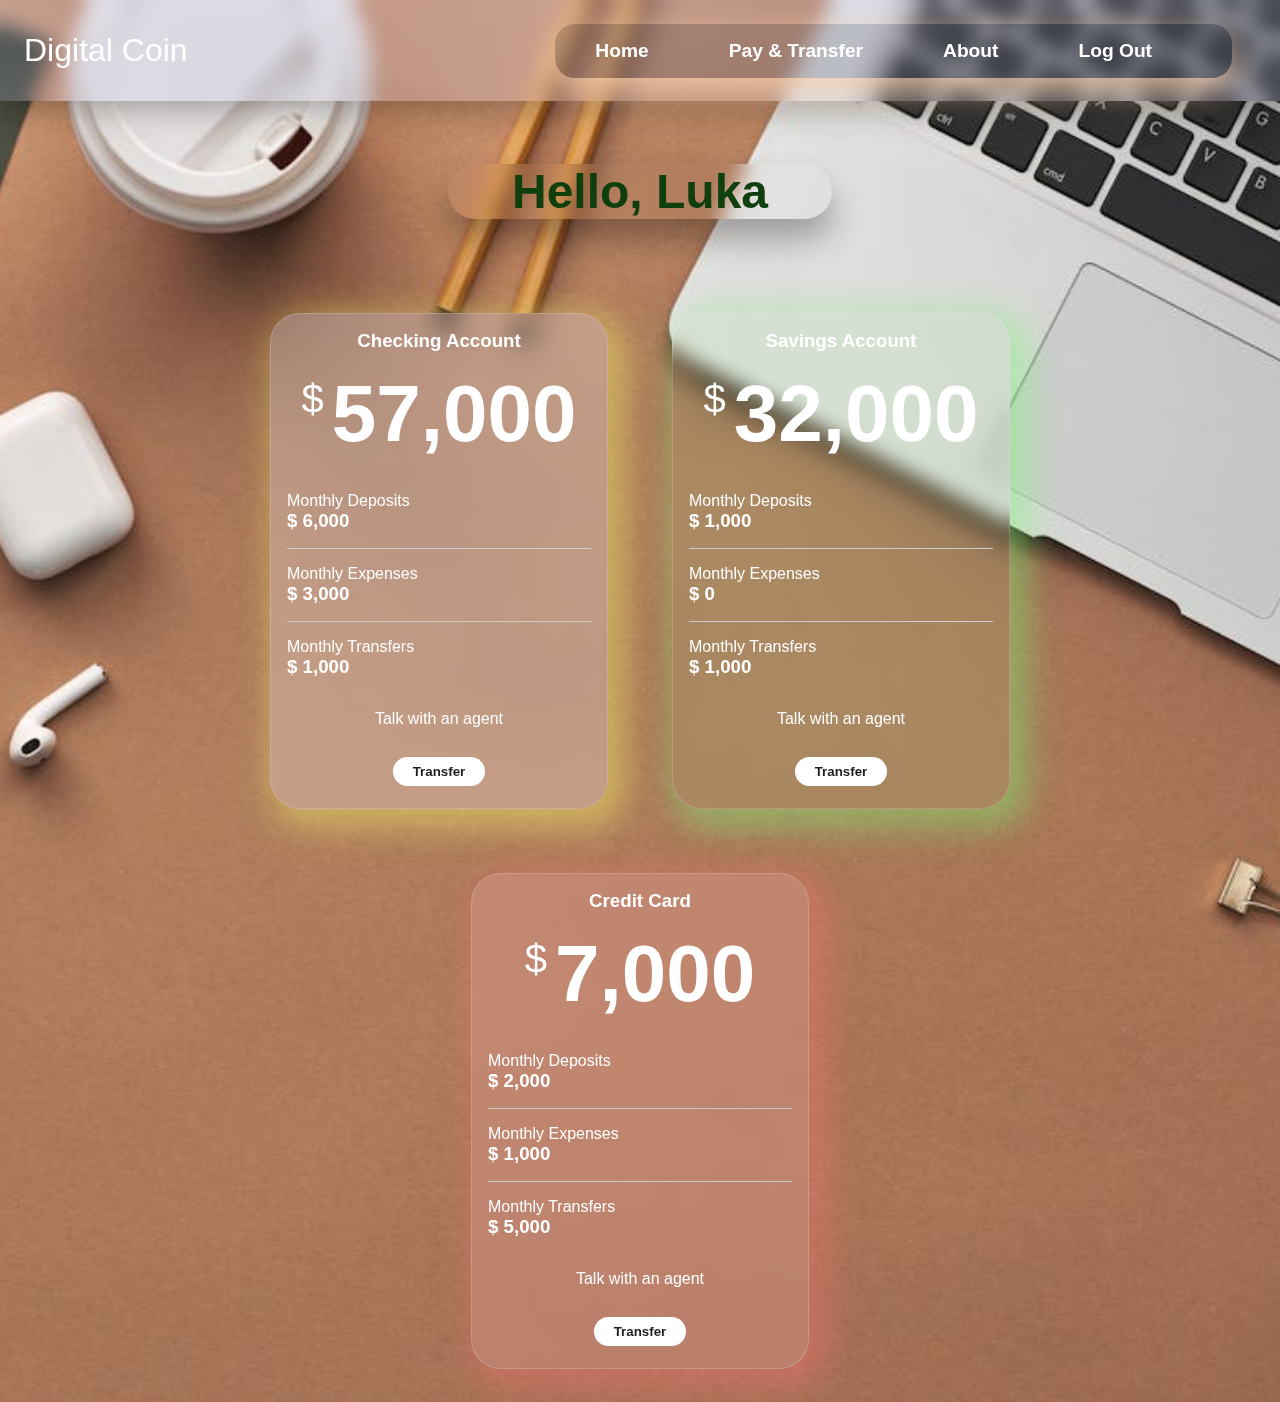
==== index.html @ 89ef58c7 "nav bar finished in css and hello greeting with name" ====
<!DOCTYPE html>
<html lang="en">
<head>
    <meta charset="UTF-8">
    <meta http-equiv="X-UA-Compatible" content="IE=edge">
    <meta name="viewport" content="width=device-width, initial-scale=1.0">
    
      <link rel="stylesheet" href="./main.css">
       <script src="./script.js" type="module" defer></script>
    <title>Digital Coin</title>
</head>
<body>
    <div class="bank-wrapper">
        <header>
            <p>Digital Coin</p>
            <div class="nav-bar">
                <ul class="nav-ul">
                    <li><a href="index.html">Home</a></li>
                    <li><a href="pay&transfer.html">Pay & Transfer</a></li>
                    <li><a href="about.html">About</a></li>
                    <li><a href="index.html">Log Out</a></li>
                </ul>
            </div>
        </header>
        <div class="hi">
            <h2>Hello, Luka</h2>
        </div>
        <section class="account">
            <div class="table first-table js-tilt" data-tilt data-tilt-glare>
                <h3>Checking Account</h3>
                <h1><sup>$</sup>57,000</h1>
                <ul>
                    <li>
                        <div>
                            <span>Monthly Deposits</span>
                            <h3>$ 6,000</h3>
                        </div>
                        <div>
                            <span></span>
                            <span></span>
                        </div>
                    </li>
                    <li>
                        <div>
                            <span>Monthly Expenses</span>
                            <h3>$ 3,000</h3>
                        </div>
                        <div>
                            <span></span>
                            <span></span>
                        </div>
                    </li>
                    <li>
                        <div>
                        <span>Monthly Transfers</span>
                        <h3>$ 1,000</h3>
                        </div>
                        <div>
                            <span></span>
                            <span></span>
                        </div>
                    </li>
                </ul>
                <a href="#">Talk with an agent</a>
                <button>
                    <span>Transfer</span>
                </button>
            </div>

            <div class="table second-table js-tilt" data-tilt data-tilt-glare>
                <h3>Savings Account</h3>
                <h1><sup>$</sup>32,000</h1>
                <ul>
                    <li>
                        <div>
                            <span>Monthly Deposits</span>
                            <h3>$ 1,000</h3>
                        </div>
                    </li>
                    <li>
                        <div>
                            <span>Monthly Expenses</span>
                            <h3>$ 0</h3>
                        </div>
                        <div>
                            <span></span>
                            <span></span>
                        </div>
                    </li>
                    <li>
                        <div>
                        <span>Monthly Transfers</span>
                        <h3>$ 1,000</h3>
                        </div>
                        <div>
                            <span></span>
                            <span></span>
                        </div>
                    </li>
                </ul>
                <a href="#">Talk with an agent</a>
                <button>
                    <span>Transfer</span>
                </button>
            </div>

            <div class="table third-table js-tilt" data-tilt data-tilt-glare>
                <h3>Credit Card</h3>
                <h1><sup>$</sup>7,000</h1>
                <ul>
                    <li>
                        <div>
                            <span>Monthly Deposits</span>
                            <h3>$ 2,000</h3>
                        </div>
                        <div>
                            <span></span>
                            <span></span>
                        </div>
                    </li>
                    <li>
                        <div>
                        <span>Monthly Expenses</span>
                        <h3>$ 1,000</h3>
                        </div>
                        <div>
                            <span></span>
                            <span></span>
                        </div>
                    </li>
                    <li>
                        <div>
                        <span>Monthly Transfers</span>
                        <h3>$ 5,000</h3>
                        </div>
                        <div>
                            <span></span>
                            <span></span>
                        </div>
                    </li>
                </ul>
                <a href="#">Talk with an agent</a>
                <button>
                    <span>Transfer</span>
                </button>
            </div>
        </section>
    </div>
    
</body>
</html>
---- main.css ----
body {
    margin: 0;
    font-family: 'Poppins', sans-serif;
    background: url('./pictures/1.jpg') center no-repeat;
    background-size: cover;
}


header {
    background-color: #bbc6fb31;
    backdrop-filter: blur(10px);
    display: flex;
    align-items: center;
    justify-content: space-between;
    box-shadow: 0 8px 32px 0 rgba(0, 0, 0, 0.3);
}
header p {
    margin-left: 1.5rem;
    font-size: 2rem;
    color: white;
}
.nav-bar{
    margin-right: 3rem;
    background-color: rgba(0, 0, 0, 0.142);
    box-shadow: 0 12px 32px 0 rgba(251, 206, 166, 0.804);
    border-radius: 20px;
    animation: fadeLeft 1700ms ease-in-out forwards;
}
.nav-bar ul {
    display: flex;
    list-style: none;
}
.nav-bar ul li {
    display: flex;
    justify-content: space-between;
    align-items: center;
    margin-right: 5rem;
    animation: fadeLeft 2700ms ease-in-out forwards;
    
}
.nav-bar ul li a {
    color: white;
    text-decoration: none;
    font-size: 1.2rem;
    font-weight: 800;
}
.nav-bar ul li a:hover {
    color: #f7d2b8;
    scale: 1.2;
}

.hi {
    display: flex;
    justify-content: center;
    align-items: center;
    min-height: 20vh;
}

.hi h2 {
    font-size: 3rem;
    color: rgb(16, 63, 14);
    backdrop-filter: blur(10px);
    text-align: center;
    border-radius: 40px;
    width: 30%;
    box-shadow: 0 20px 32px 0 rgba(0, 0, 0, 0.3);
    animation: fadeDown 2700ms ease-in-out forwards;
}

.hi h2:hover {
    color: #ffffff;
    box-shadow: 0 20px 32px 0 rgba(255, 255, 255, 0.3);
}

h1,h3,h4{
    margin: 0;
}

.account {
    min-height: 70vh;
    width: 70%;
    margin-left: 15%;
    border-radius: 70px;
    display: flex;
    justify-content: center;
    align-items: center;
    flex-wrap: wrap;
}
.table * {
    box-sizing: border-box;
}

.table {
    padding: 1em;
    margin: 2em;
    background: rgba(255, 255, 255, 0.25);
    box-shadow: 0 8px 32px 0 rgba(0, 0, 0, 0.3);
    backdrop-filter: blur(10px);
    border: 1px solid rgba(255, 255, 255, 0.18);
    width: 19em;
    border-radius: 30px;
    color: #fff;
    text-align: center;
    overflow: hidden;
}
.first-table {
    box-shadow: 10px 10px 32px 10px rgba(250, 250, 99, 0.412);
}
.second-table {
    background: rgba(152, 250, 141, 0.117);
    box-shadow: 10px 10px 32px 10px rgba(121, 249, 114, 0.412);
}

.third-table {
    background: rgba(255, 175, 175, 0.25);
    box-shadow: 10px 10px 32px 10px rgba(249, 114, 114, 0.412);
}
.table h1 {
    font-size: 5em;
    margin: 0.2em 0 0 0;

}
.table h1 sup {
    font-size: 0.5em;
    font-weight: 400;
    margin-right: 0.2em;
}

.table ul{
    margin: 1em 0 0 0;
    padding: 0;
    list-style: none;
}

.table ul li{
    display: flex;
    justify-content: space-between;
    align-items: center;
    padding: 1em 0;
}

.table ul li:not(:last-child) {
    border-bottom: 1px #ccc solid;
}

.table li > div:nth-child(1) {
    text-align: left;
}

.table a {
    display: inline-block;
    margin: 1em 0;
    color: #fff;
    text-decoration: none;
}
.table a:hover {
    color: #ccc;
}

.table button {
    margin: 1em auto 0.5em auto;
    border: none;
    border-radius: 2em;
    padding: 0.5em 1.5em;
    background: #fff;
    color: #1f1f1f;
    cursor: pointer;
    display: flex;
    justify-content: space-between;
    align-items: center;
    font-weight: 700;
}




@keyframes fadeLeft {
    0% {
        opacity: 0;
        transform: translateX(120px)
    }
    100% {
        opacity: 1;
        transform: translateX(0)
    }
}

@keyframes fadeDown {
     0% {
        opacity: 0;
        transform: translateY(-150px)
    }
    100% {
        opacity: 1;
        transform: translateY(0)
    }
}
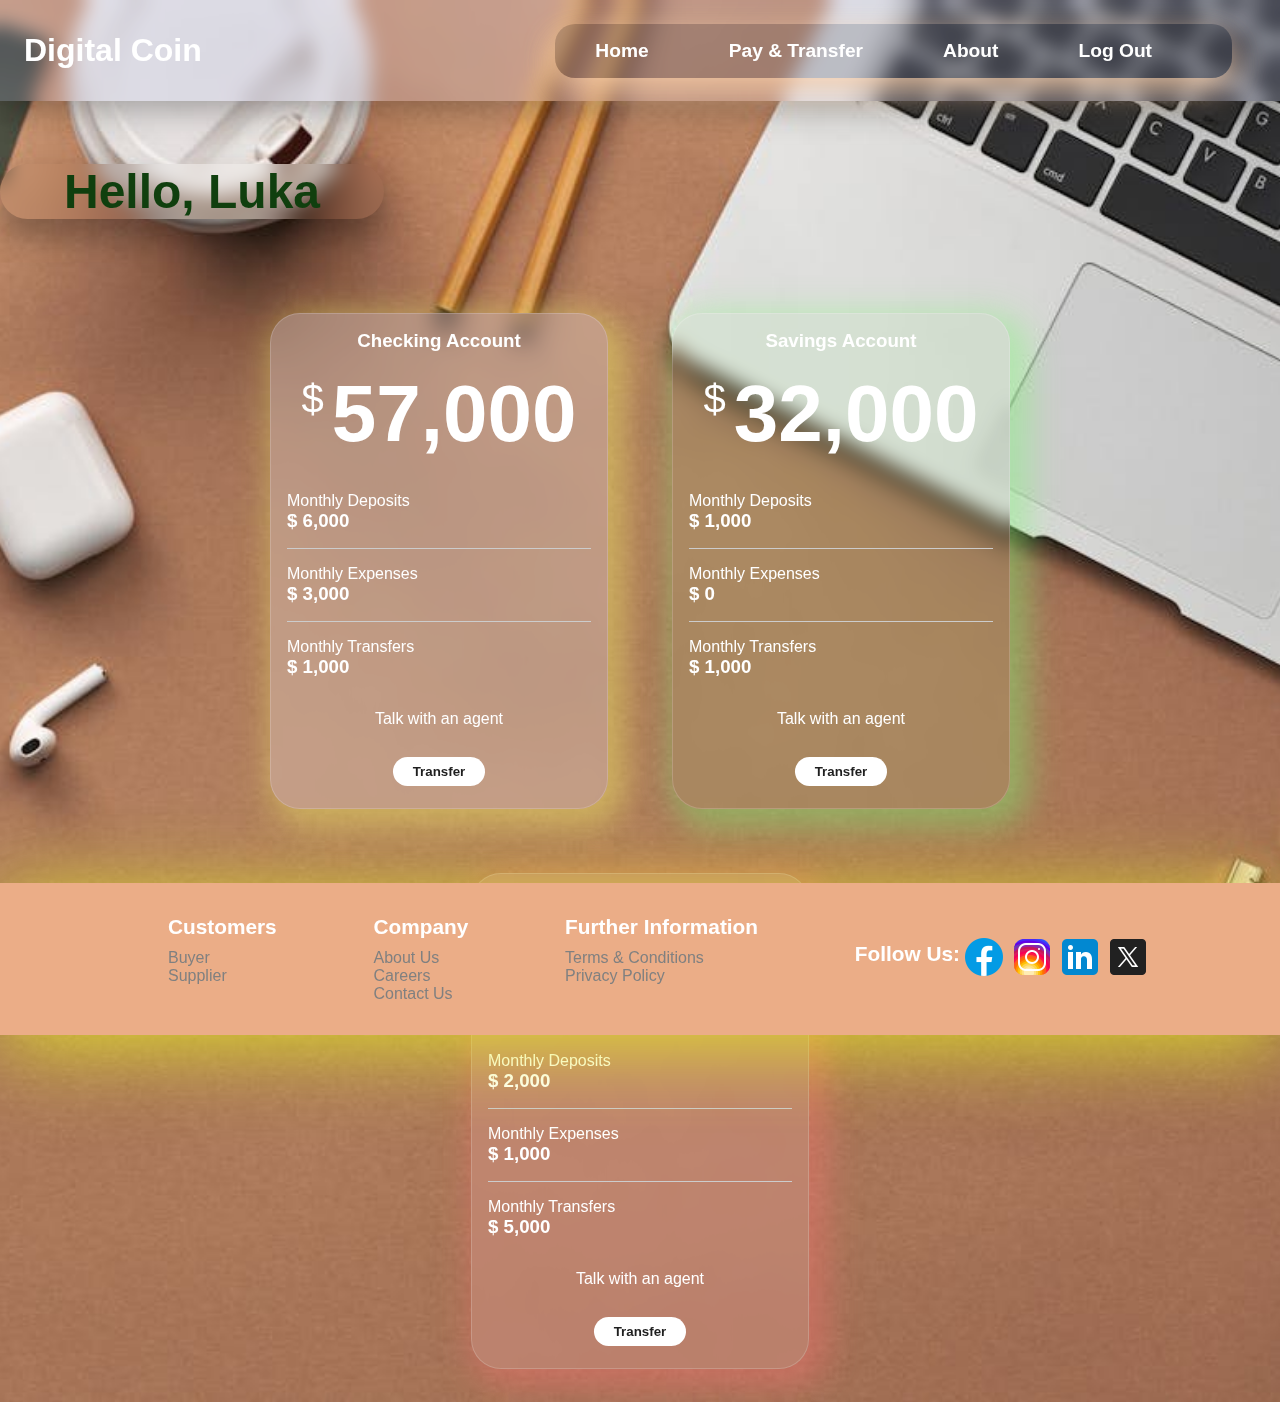
==== commit 608f3f6f: "footer finished in css" ====
--- a/index.html
+++ b/index.html
@@ -146,6 +146,33 @@
             </div>
         </section>
     </div>
+    <footer class="footer-home-page">
+            <div class="h-footer">
+                <ul class="footer-ul-1 footer-ul">
+                    <li class="li-home">Customers</li>
+                    <li>Buyer</li>
+                    <li>Supplier</li>
+                </ul>
+                <ul class="footer-ul-2 footer-ul">
+                    <li class="li-home">Company</li>
+                    <li>About Us</li>
+                    <li>Careers</li>
+                    <li>Contact Us</li>
+                </ul>
+                <ul class="footer-ul-3 footer-ul">
+                    <li class="li-home">Further Information</li>
+                    <li>Terms & Conditions</li>
+                    <li>Privacy Policy</li>
+                </ul>
+                <ul class="footer-ul-4 footer-ul">
+                    <li class="li-home">Follow Us:</li>
+                    <li><img src="./media/icons/fb.png"></li>
+                    <li><img src="./media/icons/insta.png"></li>
+                    <li><img src="./media/icons/linkedin.png"> </li>
+                    <li><img src="./media/icons/x.png"> </li>
+                </ul>
+            </div>
+    </footer>
     
 </body>
 </html>--- a/main.css
+++ b/main.css
@@ -1,10 +1,14 @@
 body {
     margin: 0;
     font-family: 'Poppins', sans-serif;
-    background: url('./pictures/1.jpg') center no-repeat;
+    background-color: rgb(199, 117, 16);
+}
+
+.bank-wrapper {
+    background: url('./media/1.jpg') center no-repeat;
     background-size: cover;
-}
-
+    background-color: rgb(255, 177, 81);
+}
 
 header {
     background-color: #bbc6fb31;
@@ -17,6 +21,7 @@
 header p {
     margin-left: 1.5rem;
     font-size: 2rem;
+    font-weight: 800;
     color: white;
 }
 .nav-bar{
@@ -51,7 +56,7 @@
 
 .hi {
     display: flex;
-    justify-content: center;
+    justify-content: flex-start;
     align-items: center;
     min-height: 20vh;
 }
@@ -174,6 +179,210 @@
 
 
 
+
+/* PAY AND TRANSFER */
+#transaction-video{
+    position: absolute;
+    top: 0;
+    min-width: 100%;
+    min-height: 100%;
+    z-index: -1;
+    left: 50%;
+    transform: translateX(-50%);
+}
+
+.landing-pay-transfer{
+    box-shadow: 0 12px 32px 0 rgba(158, 238, 127, 0.804);
+}
+
+.logo-pay-transfer{
+    color: rgba(0, 0, 0, 0.491);
+}
+
+h1.pay-transfer{
+    position: absolute;
+    left: 5%;
+    margin-top: 1%;
+    color: rgb(1, 112, 15);
+    font-size: 2.5rem;
+    animation: fadeDown 1700ms ease-in-out forwards;
+    font-family: "Poiret One", serif;
+    font-weight: 800;
+    box-shadow: 0 12px 32px 0 rgba(0, 0, 0, 0.804);
+    border-radius: 30px;
+    padding: 1rem
+}
+
+
+.option-blocks {
+    animation: fadeUp 1700ms ease-in-out forwards;
+    width: 70%;
+    display: flex;
+    justify-content: space-between;
+    align-items: center;
+    position: absolute;
+    left: 7%;
+    top: 25%;
+    padding: 10rem;
+    background-color: rgba(189, 189, 189, 0.335);
+    border-radius: 30px;
+    backdrop-filter: blur(10px);
+    box-shadow: 30px 42px 52px 30px rgba(0, 0, 0, 0.804);
+}
+
+.option-block {
+    display: flex;
+    flex-direction: column;
+    justify-content: space-evenly;
+    align-items: center;
+    width: 20%;
+    padding: 3rem 1rem 2rem 1rem;
+    background-color: white;
+    border-radius: 30px;
+    box-shadow: 10px 22px 32px 10px rgba(0, 0, 0, 0.522);
+}
+
+.option-block:hover {
+    scale: 1.1;
+    transition: 0.2s;
+    color: rgb(28, 255, 115);
+}
+
+#transfer {
+    animation: fadeRight 2000ms ease-in-out forwards;
+}
+#send-recieve {
+    animation: fadeDown 2000ms ease-in-out forwards;
+}
+#pay-bills {
+    animation: fadeUp 2000ms ease-in-out forwards;
+}
+#wire {
+    animation: fadeLeft 2000ms ease-in-out forwards;
+}
+
+
+.option-block h3 {
+    font-size: 1.6em;
+}
+.option-block p {
+    font-size: 1.1rem;
+    color: rgb(104, 104, 104);
+}
+
+.pay-transfer-icons {
+    width: 35%;
+}
+
+         /* ABOUT */
+
+.about-body {
+    background-color: #fff;
+}
+
+img.about-img {
+    background-position: center;
+    background-repeat: no-repeat;
+    background-size: cover;
+    position: absolute;
+    z-index:-1;
+    width: 100%;
+    height: auto;
+}
+
+.about-header{
+    box-shadow: 0 12px 32px 0 rgba(127, 238, 232, 0.804);
+}
+.about-us {
+    background-color: #555555aa;
+    padding: 2rem;
+    width: 70%;
+    font-size: 1.3rem;
+    border-radius: 40px;
+    box-shadow: 0 12px 32px 0 rgba(127, 238, 232, 0.403);
+    display: flex;
+    flex-direction: column;
+    align-items: center;
+    justify-content: center;
+    margin-top: 10rem;
+    position: absolute;
+    left: 13%;
+    color: white;
+}
+
+.about-text {
+    width: 90%;
+    margin-top: 3rem;
+}
+
+
+
+       /* FOOTER */
+footer.footer-home-page{
+    bottom: -15%;
+    background-color: rgb(235, 173, 135);
+    box-shadow: 0 12px 82px 0 rgba(233, 237, 32, 0.804);
+    backdrop-filter: blur(10px);
+}
+
+
+footer.footer-pay-transfer {
+    bottom: -18%;
+    background-color: aquamarine;
+}
+footer {
+    position: absolute;
+    bottom: -20%;
+    width: 100%;
+    background-color: #eeeeee4a;
+}
+
+.h-footer {
+    display: flex;
+    justify-content: space-between;
+    padding: 1rem;
+    width: 80%;
+    margin: 0 auto;
+}
+
+ul.footer-ul {
+    list-style: none;
+}
+ul.footer-ul li {
+    color: grey;
+}
+ul.footer-ul li:hover {
+    color: rgb(57, 59, 57);
+}
+ul li.h-li {
+    font-size: 1.3rem;
+    font-weight: bold;
+    margin-bottom: .6rem;
+    color: black;
+}
+ul li.li-home {
+    color: rgb(255, 255, 255);
+    font-size: 1.3rem;
+    font-weight: bold;
+    margin-bottom: .6rem;
+}
+
+
+ul.footer-ul-4 {
+    display: flex;
+    justify-content: space-between;
+    align-items: center
+}
+
+ul li.h-li {
+    margin-right: 1rem;
+}
+ul li img:hover {
+    scale: 1.3;
+}
+
+/* KEYFRAMES */
+
 @keyframes fadeLeft {
     0% {
         opacity: 0;
@@ -188,10 +397,50 @@
 @keyframes fadeDown {
      0% {
         opacity: 0;
-        transform: translateY(-150px)
+        transform: translateY(-250px)
     }
     100% {
         opacity: 1;
         transform: translateY(0)
     }
+}
+
+@keyframes fadeUp {
+     0% {
+        opacity: 0;
+        transform: translateY(150px)
+    }
+    100% {
+        opacity: 1;
+        transform: translateY(0)
+    }
+}
+
+@keyframes fadeRight {
+    0% {
+        opacity: 0;
+        transform: translateX(-120px)
+    }
+    100% {
+        opacity: 1;
+        transform: translateX(0)
+    }
+}
+
+
+@media screen and (max-width: 767px) {
+    .nav-bar ul li {
+        margin-right: 2rem;
+    }
+    .nav-bar ul li a{
+       text-align: center;
+       font-size: 1rem;
+    }
+    .hi{
+        justify-content: center;
+    }
+    .hi h2 {
+        font-size: 2rem;
+    }
+
 }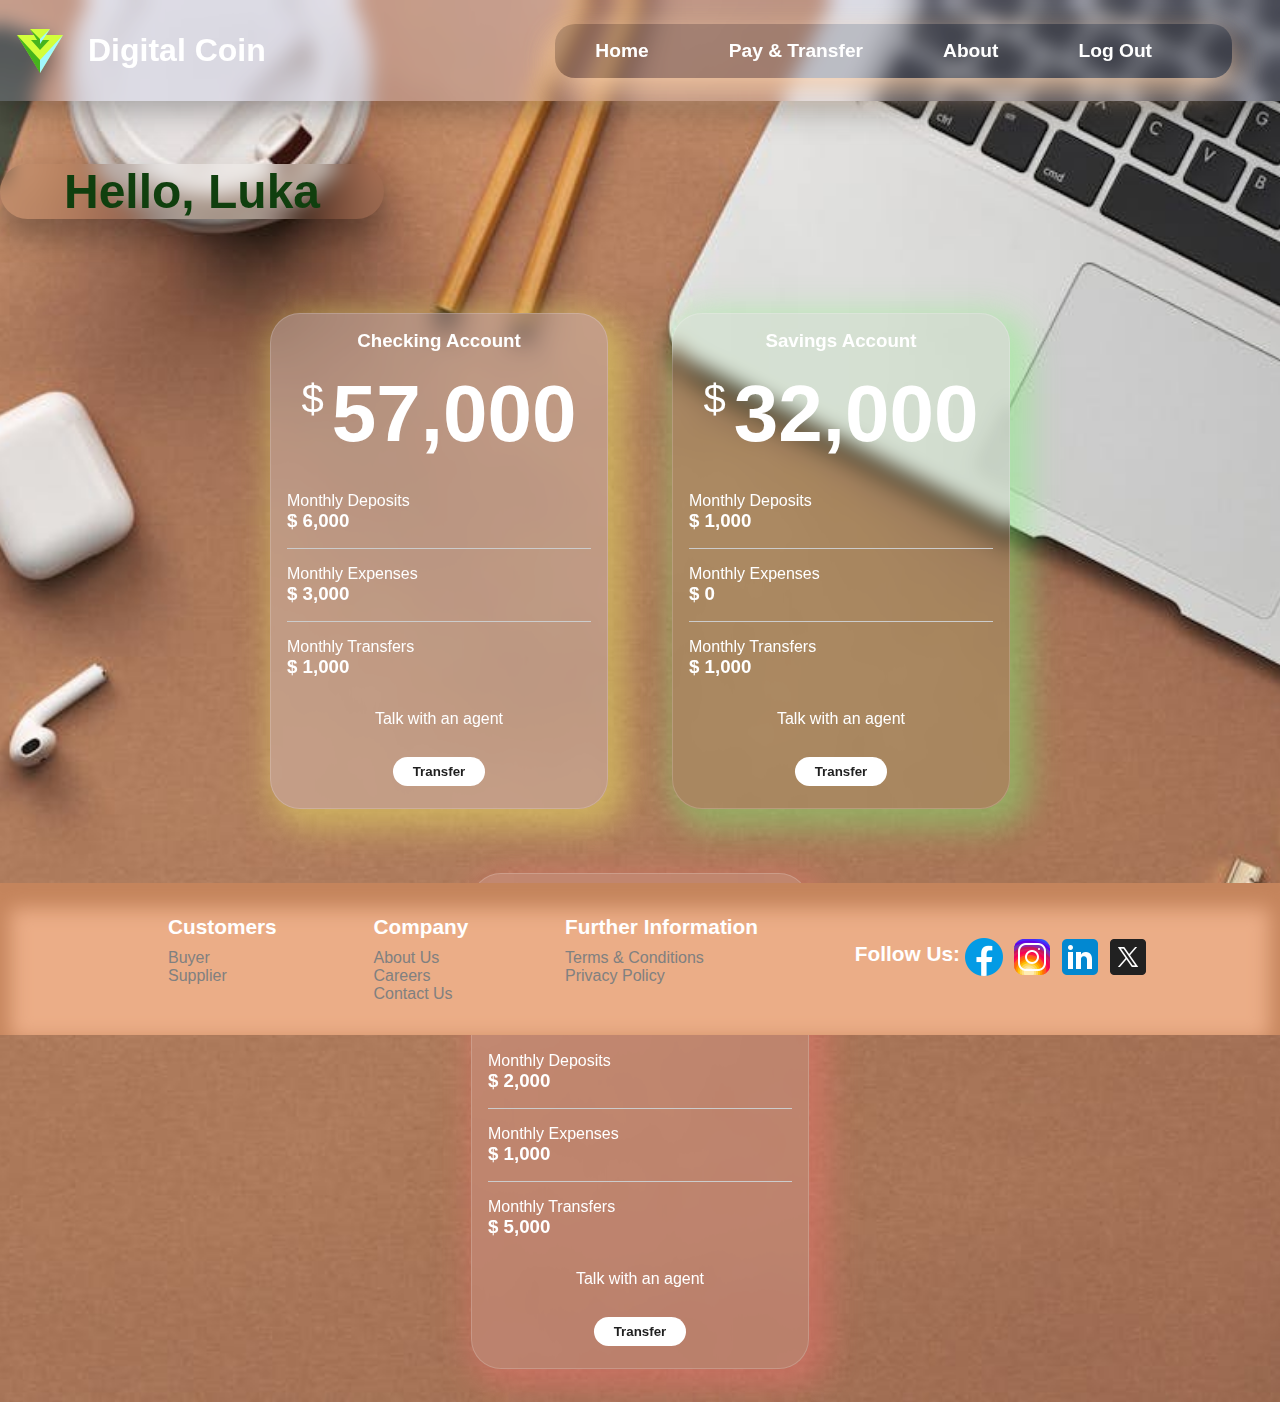
==== commit 31bb654d: "added logo image for digital coin" ====
--- a/index.html
+++ b/index.html
@@ -12,7 +12,10 @@
 <body>
     <div class="bank-wrapper">
         <header>
-            <p>Digital Coin</p>
+            <div class="logo">
+                <img id="logo-coin" src="./media/icons/logo.png" alt="logo">
+                <p>Digital Coin</p>
+            </div>
             <div class="nav-bar">
                 <ul class="nav-ul">
                     <li><a href="index.html">Home</a></li>
--- a/main.css
+++ b/main.css
@@ -17,6 +17,12 @@
     align-items: center;
     justify-content: space-between;
     box-shadow: 0 8px 32px 0 rgba(0, 0, 0, 0.3);
+}
+.logo {
+    display: flex;
+    align-items: center;
+    justify-content: center;
+    margin-left: 1rem;
 }
 header p {
     margin-left: 1.5rem;
@@ -321,7 +327,7 @@
 footer.footer-home-page{
     bottom: -15%;
     background-color: rgb(235, 173, 135);
-    box-shadow: 0 12px 82px 0 rgba(233, 237, 32, 0.804);
+    box-shadow: inset 0px 15px 20px 10px rgb(196, 132, 92);
     backdrop-filter: blur(10px);
 }
 
@@ -329,12 +335,14 @@
 footer.footer-pay-transfer {
     bottom: -18%;
     background-color: aquamarine;
+    box-shadow: inset 0px 25px 10px 10px rgb(79, 168, 138);
 }
 footer {
     position: absolute;
     bottom: -20%;
     width: 100%;
     background-color: #eeeeee4a;
+    box-shadow: 0px 15px 30px 0px rgb(106, 188, 161);
 }
 
 .h-footer {
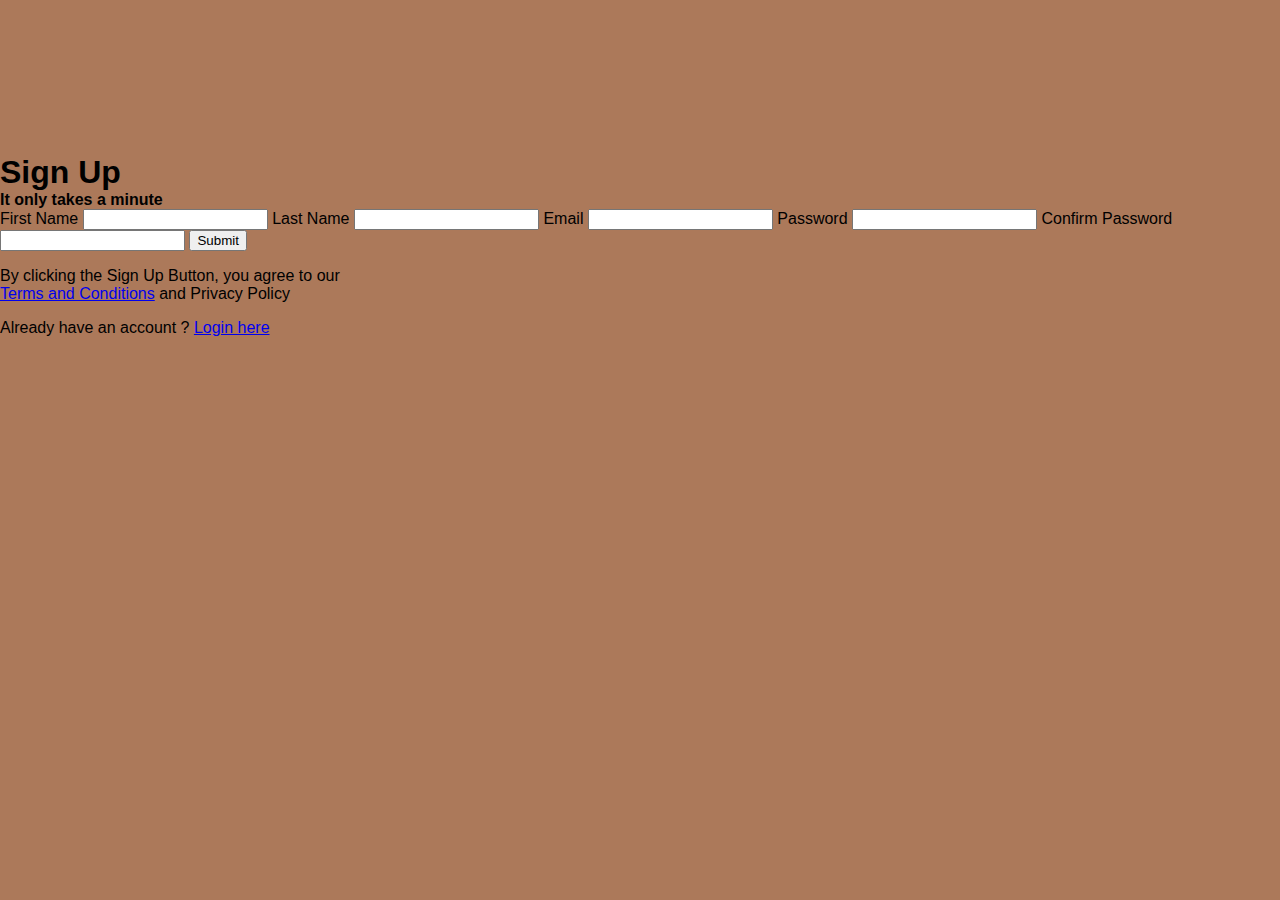
==== commit fc60e891: "adding sign up bar in html" ====
--- a/index.html
+++ b/index.html
@@ -4,178 +4,34 @@
     <meta charset="UTF-8">
     <meta http-equiv="X-UA-Compatible" content="IE=edge">
     <meta name="viewport" content="width=device-width, initial-scale=1.0">
-    
-      <link rel="stylesheet" href="./main.css">
-       <script src="./script.js" type="module" defer></script>
+
+    <link rel="stylesheet" href="./main.css">
+    <script src="./script.js" type="module" defer></script>
     <title>Digital Coin</title>
 </head>
-<body>
-    <div class="bank-wrapper">
-        <header>
-            <div class="logo">
-                <img id="logo-coin" src="./media/icons/logo.png" alt="logo">
-                <p>Digital Coin</p>
-            </div>
-            <div class="nav-bar">
-                <ul class="nav-ul">
-                    <li><a href="index.html">Home</a></li>
-                    <li><a href="pay&transfer.html">Pay & Transfer</a></li>
-                    <li><a href="about.html">About</a></li>
-                    <li><a href="index.html">Log Out</a></li>
-                </ul>
-            </div>
-        </header>
-        <div class="hi">
-            <h2>Hello, Luka</h2>
-        </div>
-        <section class="account">
-            <div class="table first-table js-tilt" data-tilt data-tilt-glare>
-                <h3>Checking Account</h3>
-                <h1><sup>$</sup>57,000</h1>
-                <ul>
-                    <li>
-                        <div>
-                            <span>Monthly Deposits</span>
-                            <h3>$ 6,000</h3>
-                        </div>
-                        <div>
-                            <span></span>
-                            <span></span>
-                        </div>
-                    </li>
-                    <li>
-                        <div>
-                            <span>Monthly Expenses</span>
-                            <h3>$ 3,000</h3>
-                        </div>
-                        <div>
-                            <span></span>
-                            <span></span>
-                        </div>
-                    </li>
-                    <li>
-                        <div>
-                        <span>Monthly Transfers</span>
-                        <h3>$ 1,000</h3>
-                        </div>
-                        <div>
-                            <span></span>
-                            <span></span>
-                        </div>
-                    </li>
-                </ul>
-                <a href="#">Talk with an agent</a>
-                <button>
-                    <span>Transfer</span>
-                </button>
-            </div>
-
-            <div class="table second-table js-tilt" data-tilt data-tilt-glare>
-                <h3>Savings Account</h3>
-                <h1><sup>$</sup>32,000</h1>
-                <ul>
-                    <li>
-                        <div>
-                            <span>Monthly Deposits</span>
-                            <h3>$ 1,000</h3>
-                        </div>
-                    </li>
-                    <li>
-                        <div>
-                            <span>Monthly Expenses</span>
-                            <h3>$ 0</h3>
-                        </div>
-                        <div>
-                            <span></span>
-                            <span></span>
-                        </div>
-                    </li>
-                    <li>
-                        <div>
-                        <span>Monthly Transfers</span>
-                        <h3>$ 1,000</h3>
-                        </div>
-                        <div>
-                            <span></span>
-                            <span></span>
-                        </div>
-                    </li>
-                </ul>
-                <a href="#">Talk with an agent</a>
-                <button>
-                    <span>Transfer</span>
-                </button>
-            </div>
-
-            <div class="table third-table js-tilt" data-tilt data-tilt-glare>
-                <h3>Credit Card</h3>
-                <h1><sup>$</sup>7,000</h1>
-                <ul>
-                    <li>
-                        <div>
-                            <span>Monthly Deposits</span>
-                            <h3>$ 2,000</h3>
-                        </div>
-                        <div>
-                            <span></span>
-                            <span></span>
-                        </div>
-                    </li>
-                    <li>
-                        <div>
-                        <span>Monthly Expenses</span>
-                        <h3>$ 1,000</h3>
-                        </div>
-                        <div>
-                            <span></span>
-                            <span></span>
-                        </div>
-                    </li>
-                    <li>
-                        <div>
-                        <span>Monthly Transfers</span>
-                        <h3>$ 5,000</h3>
-                        </div>
-                        <div>
-                            <span></span>
-                            <span></span>
-                        </div>
-                    </li>
-                </ul>
-                <a href="#">Talk with an agent</a>
-                <button>
-                    <span>Transfer</span>
-                </button>
-            </div>
-        </section>
+<body class="register-body">
+    <div class="div-video">
+        <video id="register-video" src="./media/videos/register.mp4" autoplay loop muted></video>
     </div>
-    <footer class="footer-home-page">
-            <div class="h-footer">
-                <ul class="footer-ul-1 footer-ul">
-                    <li class="li-home">Customers</li>
-                    <li>Buyer</li>
-                    <li>Supplier</li>
-                </ul>
-                <ul class="footer-ul-2 footer-ul">
-                    <li class="li-home">Company</li>
-                    <li>About Us</li>
-                    <li>Careers</li>
-                    <li>Contact Us</li>
-                </ul>
-                <ul class="footer-ul-3 footer-ul">
-                    <li class="li-home">Further Information</li>
-                    <li>Terms & Conditions</li>
-                    <li>Privacy Policy</li>
-                </ul>
-                <ul class="footer-ul-4 footer-ul">
-                    <li class="li-home">Follow Us:</li>
-                    <li><img src="./media/icons/fb.png"></li>
-                    <li><img src="./media/icons/insta.png"></li>
-                    <li><img src="./media/icons/linkedin.png"> </li>
-                    <li><img src="./media/icons/x.png"> </li>
-                </ul>
-            </div>
-    </footer>
-    
+    <div>
+        <h1>Sign Up</h1>
+        <h4>It only takes a minute</h4>
+        <form>
+            <label>First Name</label>
+            <input type="text" placeholder="">
+            <label>Last Name</label>
+            <input type="text" placeholder="">
+            <label>Email</label>
+            <input type="email" placeholder="">
+            <label>Password</label>
+            <input type="password" placeholder="">
+            <label>Confirm Password</label>
+            <input type="password" placeholder="">
+            <input type="button" value="Submit">
+        </form>
+        <p>By clicking the Sign Up Button, you agree to our<br>
+        <a href="#">Terms and Conditions</a> and <a href="#"></a>Privacy Policy </p>
+    </div>
+    <p>Already have an account ? <a href="#">Login here</a> </p>
 </body>
 </html>--- a/main.css
+++ b/main.css
@@ -1,13 +1,14 @@
 body {
     margin: 0;
     font-family: 'Poppins', sans-serif;
-    background-color: rgb(199, 117, 16);
+    background-color: #ac795a;
 }
 
 .bank-wrapper {
     background: url('./media/1.jpg') center no-repeat;
     background-size: cover;
-    background-color: rgb(255, 177, 81);
+    background-color: #ac795a;
+    box-shadow: 0 8px 32px 0 rgba(250, 0, 0, 0.3);
 }
 
 header {
@@ -22,7 +23,13 @@
     display: flex;
     align-items: center;
     justify-content: center;
-    margin-left: 1rem;
+    margin-left: 2rem;
+    animation: fadeRight 1700ms ease-in-out forwards;
+}
+
+#logo-coin{
+    width: 5rem;
+    animation: fadeDown 2700ms ease-in-out forwards;
 }
 header p {
     margin-left: 1.5rem;
@@ -75,7 +82,7 @@
     border-radius: 40px;
     width: 30%;
     box-shadow: 0 20px 32px 0 rgba(0, 0, 0, 0.3);
-    animation: fadeDown 2700ms ease-in-out forwards;
+    animation: fadeDown 1700ms ease-in-out forwards;
 }
 
 .hi h2:hover {
@@ -187,14 +194,18 @@
 
 
 /* PAY AND TRANSFER */
+body.pay-transfer-body{
+    background-color: #fcfed4;
+}
 #transaction-video{
     position: absolute;
     top: 0;
-    min-width: 100%;
-    min-height: 100%;
+    height: 100%;
+    width: 100%;
     z-index: -1;
-    left: 50%;
-    transform: translateX(-50%);
+    background-position: center;
+    background-repeat: no-repeat;
+    background-size: cover;
 }
 
 .landing-pay-transfer{
@@ -435,6 +446,61 @@
     }
 }
 
+@media screen and (max-width: 1164px){
+    .footer-home-page{
+        margin-bottom: -110%;
+    }
+}
+
+
+@media screen and (max-width: 900px){
+
+    .footer-pay-transfer{
+        margin-bottom: 5%;
+        padding-bottom: 1rem;
+    }
+    .h-footer {
+        width: 60%;
+        margin-left: 1rem;
+        margin-top: 5rem;
+    }
+    ul.footer-ul li {
+    font-size: 0.9rem;
+    }
+
+
+    .option-blocks {
+        transition: 0.3s;
+        width: 80%;
+        padding: 4rem 4rem 4rem 4rem;
+        left: 3%;
+        margin-top: 20%;
+    }
+    .option-block {
+        width: 120%;
+
+    }
+    #send-recieve,
+    #pay-bills,
+    #wire {
+        margin-left: 10%;
+        width: 150%;
+    }
+    .option-block h3 {
+        font-size: 1rem;
+    }
+    .option-block p {
+    font-size: 0.8rem;
+    }
+    .pay-transfer-icons {
+    width: 50%;
+    }
+
+    /* HOME */
+    .footer-home-page{
+        margin-bottom: -120%;
+    }
+}
 
 @media screen and (max-width: 767px) {
     .nav-bar ul li {
@@ -451,4 +517,64 @@
         font-size: 2rem;
     }
 
+    footer {
+        margin-bottom: -100%;
+    }
+    .h-footer {
+        width: 50%;
+        display: flex;
+        flex-direction: column;
+        margin-left: 5rem;
+    }
+    ul.footer-ul li {
+    font-size: 0.9rem;
+    }
+    ul.footer-ul-4 {
+        position: absolute;
+        margin-left: 40%;
+        top: 25%;
+        display: flex;
+        flex-direction: column;
+        align-items: center;
+    }
+
+    /* HOME */
+    .footer-home-page{
+        margin-bottom: -200%;
+    }
+
+    /* pay and transfer section */
+    h1.pay-transfer{
+        font-size: 1rem;
+        margin-top: 5%;
+        left: 40%;
+    }
+    .option-blocks{
+        margin-top: 10%;
+        width: 65%;
+        left: 7%;
+        height: 80%;
+        display: flex;
+        flex-direction: column;
+        align-items: center;
+        transition: 0.3s;
+    }
+    div#transfer,
+    div#send-recieve,
+    div#pay-bills,
+    div#wire {
+        width: 20%;
+        padding: 2rem 2rem 1rem 2rem;
+        display: flex;
+        align-items: center;
+        text-align: center;
+        margin-left: 0%;
+        transition: 0.3s;
+    }
+
+    .footer-pay-transfer{
+        margin-bottom: -100%;
+    }
+
+
 }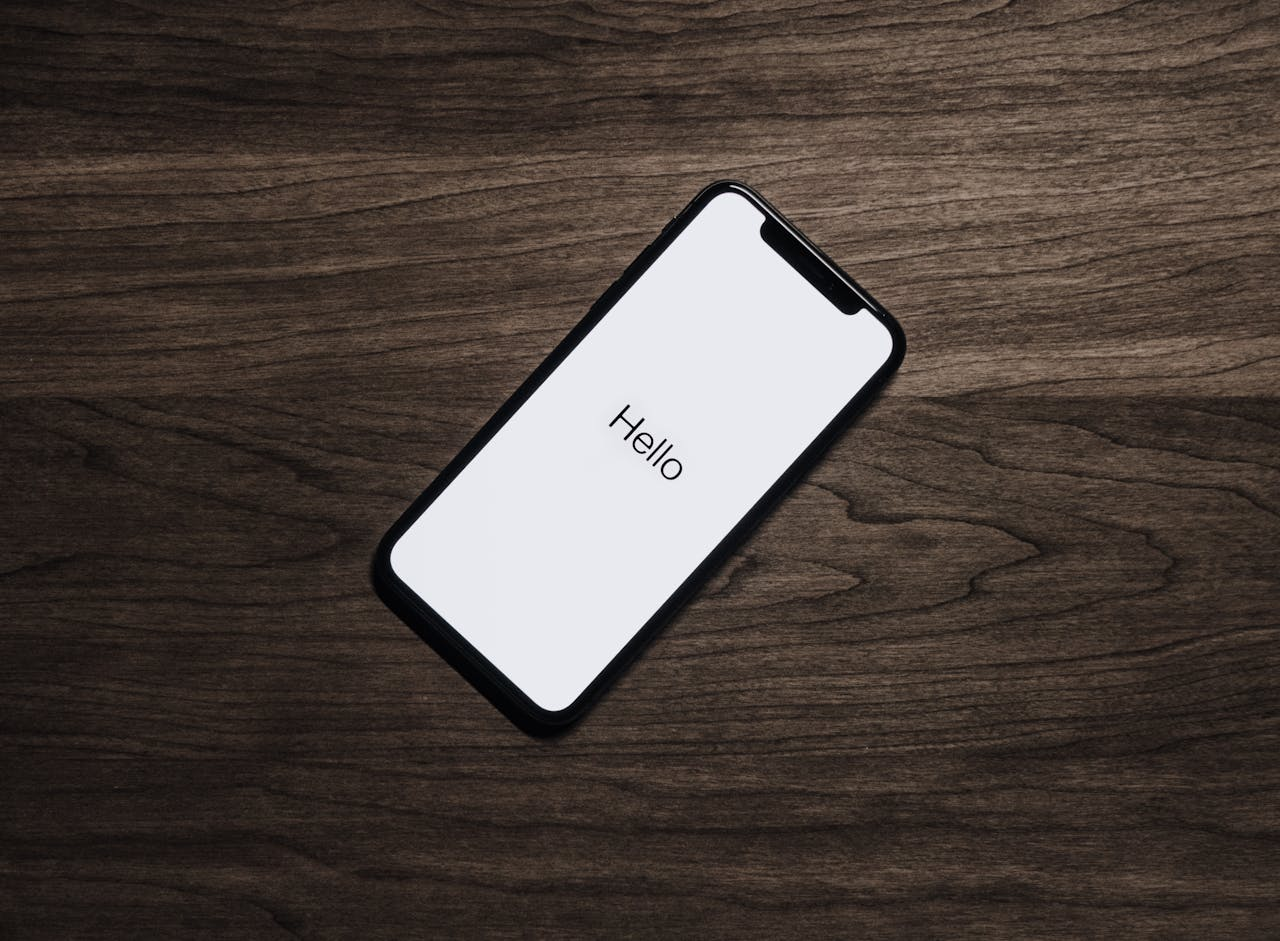
==== commit 4e1b1bb4: "changed video to image instead" ====
--- a/index.html
+++ b/index.html
@@ -11,9 +11,9 @@
 </head>
 <body class="register-body">
     <div class="div-video">
-        <video id="register-video" src="./media/videos/register.mp4" autoplay loop muted></video>
+        <img id="register-video" src="./media/welcome.jpg" autoplay loop muted></video>
     </div>
-    <div>
+    <div class="signup-box">
         <h1>Sign Up</h1>
         <h4>It only takes a minute</h4>
         <form>
--- a/main.css
+++ b/main.css
@@ -3,6 +3,20 @@
     font-family: 'Poppins', sans-serif;
     background-color: #ac795a;
 }
+
+
+/* SIGNUP / SIGN IN */
+body.register-body{
+    background-color: rgb(224, 224, 224);
+}
+#register-video{
+    position: absolute;
+    z-index: 1;
+    background-position: center;
+    background-repeat: no-repeat;
+    background-size: cover;
+    width: 100%;
+    box-shadow: 0 42px 62px 15px rgba(10, 10, 10, 0.3)}
 
 .bank-wrapper {
     background: url('./media/1.jpg') center no-repeat;
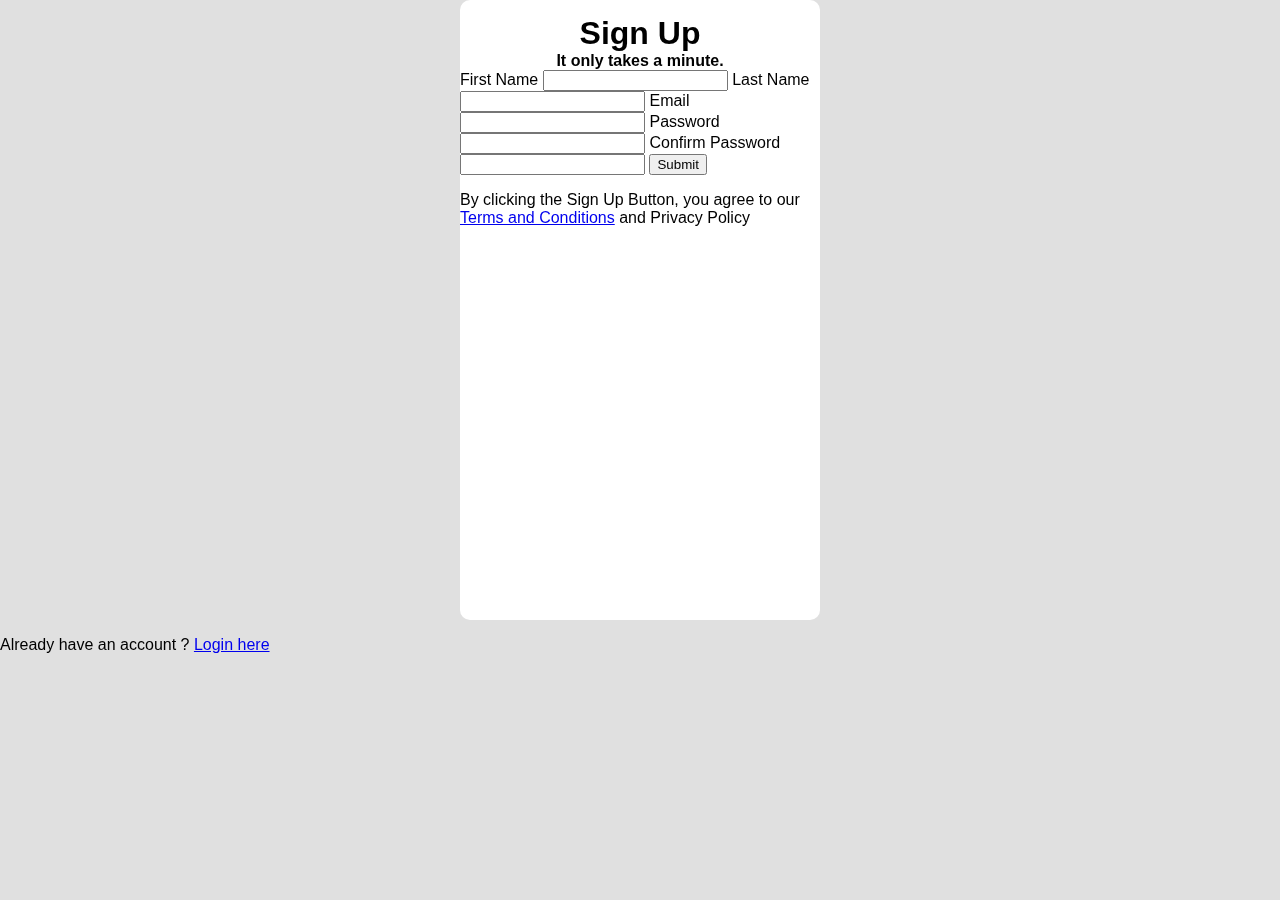
==== commit 929a88e6: "finished html for register, and returend the video back as background" ====
--- a/index.html
+++ b/index.html
@@ -10,12 +10,13 @@
     <title>Digital Coin</title>
 </head>
 <body class="register-body">
-    <div class="div-video">
-        <img id="register-video" src="./media/welcome.jpg" autoplay loop muted></video>
-    </div>
+    <video autoplay muted loop id="register-video">
+        <source src="./media/videos/register.mp4" type="video/mp4">
+    </video>
+    <!-- <img id="register-img" src="./media/bit.jpg"> -->
     <div class="signup-box">
         <h1>Sign Up</h1>
-        <h4>It only takes a minute</h4>
+        <h4>It only takes a minute.</h4>
         <form>
             <label>First Name</label>
             <input type="text" placeholder="">
--- a/main.css
+++ b/main.css
@@ -10,13 +10,32 @@
     background-color: rgb(224, 224, 224);
 }
 #register-video{
-    position: absolute;
-    z-index: 1;
-    background-position: center;
-    background-repeat: no-repeat;
-    background-size: cover;
-    width: 100%;
-    box-shadow: 0 42px 62px 15px rgba(10, 10, 10, 0.3)}
+       width: 100vw;
+   height: 100vh;
+   object-fit: cover;
+   position: fixed;
+   left: 0;
+   right: 0;
+   top: 0;
+   bottom: 0;
+   z-index: -1;
+}
+
+.signup-box{
+    width: 360px;
+    height: 620px;
+    margin: auto;
+    background-color: white;
+    border-radius: 10px;
+}
+.signup-box h1 {
+    text-align: center;
+    padding-top: 15px;
+}
+.signup-box h4{
+    text-align: center;
+}
+
 
 .bank-wrapper {
     background: url('./media/1.jpg') center no-repeat;
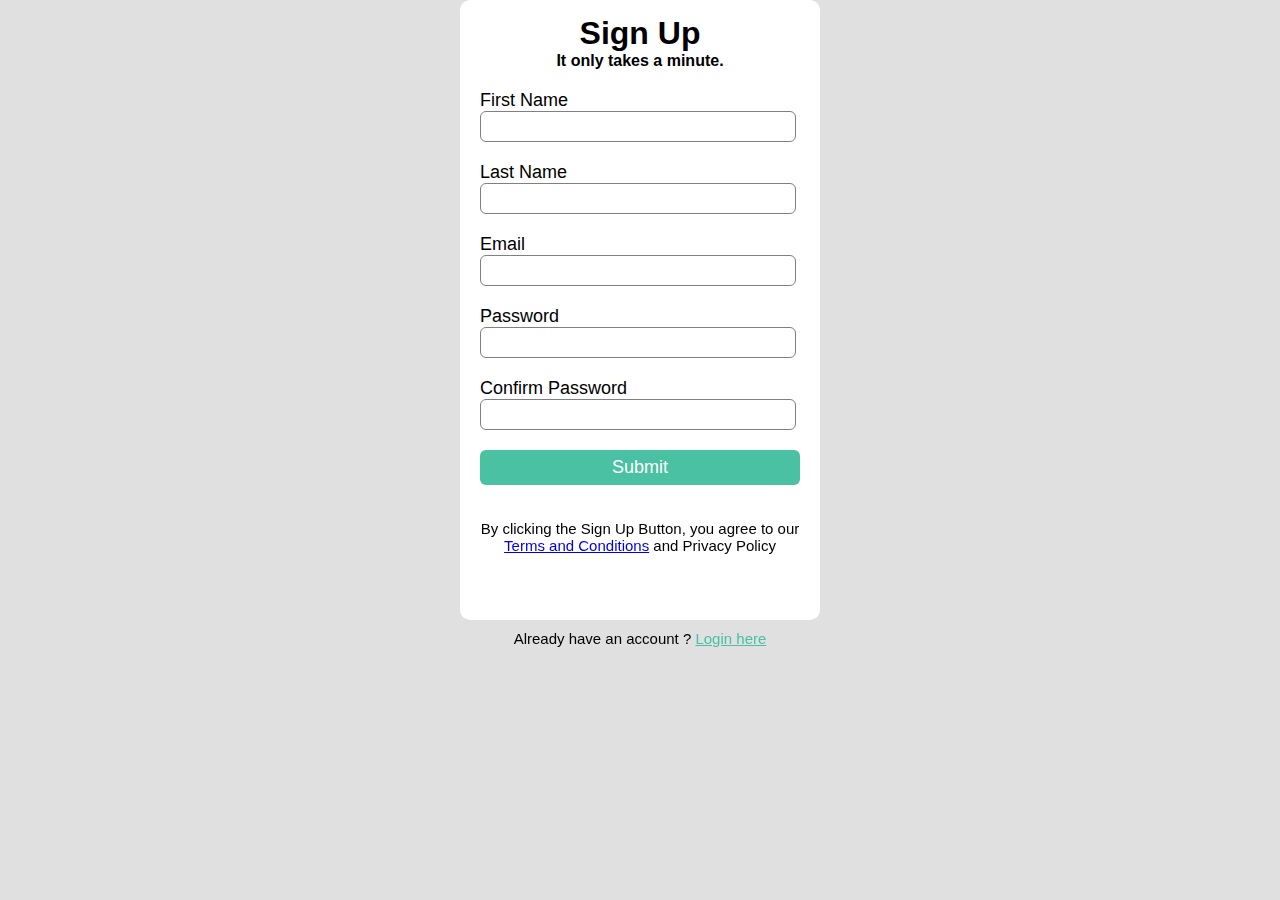
==== commit 75d220d2: "register css finished" ====
--- a/index.html
+++ b/index.html
@@ -17,7 +17,7 @@
     <div class="signup-box">
         <h1>Sign Up</h1>
         <h4>It only takes a minute.</h4>
-        <form>
+        <form class="register-form">
             <label>First Name</label>
             <input type="text" placeholder="">
             <label>Last Name</label>
@@ -33,6 +33,6 @@
         <p>By clicking the Sign Up Button, you agree to our<br>
         <a href="#">Terms and Conditions</a> and <a href="#"></a>Privacy Policy </p>
     </div>
-    <p>Already have an account ? <a href="#">Login here</a> </p>
+    <p class="login-2">Already have an account ? <a href="#">Login here</a> </p>
 </body>
 </html>--- a/main.css
+++ b/main.css
@@ -36,6 +36,46 @@
     text-align: center;
 }
 
+form.register-form {
+    width: 300px;
+    margin-left: 20px;
+}
+form.register-form label {
+    display: flex;
+    margin-top: 20px;
+    font-size: 18px;
+}
+form.register-form input {
+    width: 100%;
+    padding: 7px;
+    border: none;
+    border: 1px solid grey;
+    border-radius: 6px;
+    outline: none;
+}
+form.register-form input[type="button"] {
+    width: 320px;
+    height: 35px;
+    margin-top: 20px;
+    border: none;
+    background-color: #49c1a2;
+    color: white;
+    font-size: 18px;
+}
+
+.signup-box p {
+    text-align: center;
+    padding-top: 20px;
+    font-size: 15px;
+}
+.login-2 {
+    text-align: center;
+    font-size: 15px;
+    margin-top: 10px;
+}
+.login-2 a{
+    color: #49c1a2
+}
 
 .bank-wrapper {
     background: url('./media/1.jpg') center no-repeat;
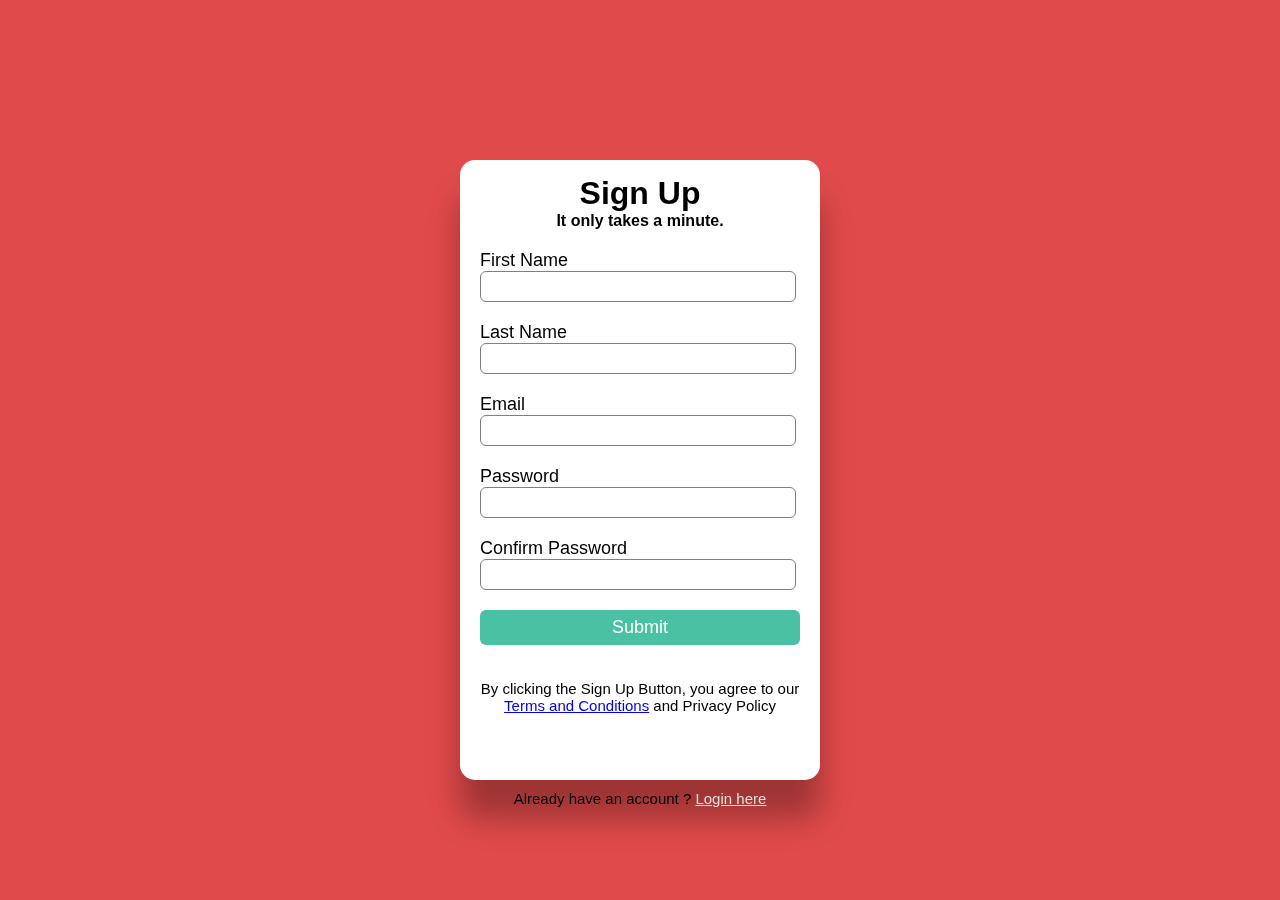
==== commit 9d3cd80e: "login html finished" ====
--- a/index.html
+++ b/index.html
@@ -10,9 +10,7 @@
     <title>Digital Coin</title>
 </head>
 <body class="register-body">
-    <video autoplay muted loop id="register-video">
-        <source src="./media/videos/register.mp4" type="video/mp4">
-    </video>
+    <video src="./media/videos/register.mp4" autoplay muted loop id="register-video"> </video>
     <!-- <img id="register-img" src="./media/bit.jpg"> -->
     <div class="signup-box">
         <h1>Sign Up</h1>
--- a/main.css
+++ b/main.css
@@ -7,10 +7,10 @@
 
 /* SIGNUP / SIGN IN */
 body.register-body{
-    background-color: rgb(224, 224, 224);
+    background-color: rgb(225, 74, 74);
 }
 #register-video{
-       width: 100vw;
+   width: 100vw;
    height: 100vh;
    object-fit: cover;
    position: fixed;
@@ -25,8 +25,11 @@
     width: 360px;
     height: 620px;
     margin: auto;
+    margin-top: 10rem;
     background-color: white;
-    border-radius: 10px;
+    border-radius: 15px;
+    animation: fadeDown 1700ms ease-in-out forwards;
+    box-shadow: 0 38px 32px 0 rgba(0, 0, 0, 0.3);
 }
 .signup-box h1 {
     text-align: center;
@@ -72,9 +75,10 @@
     text-align: center;
     font-size: 15px;
     margin-top: 10px;
+    animation: fadeDown 1700ms ease-in-out forwards;
 }
 .login-2 a{
-    color: #49c1a2
+    color: #dfdfdf
 }
 
 .bank-wrapper {
